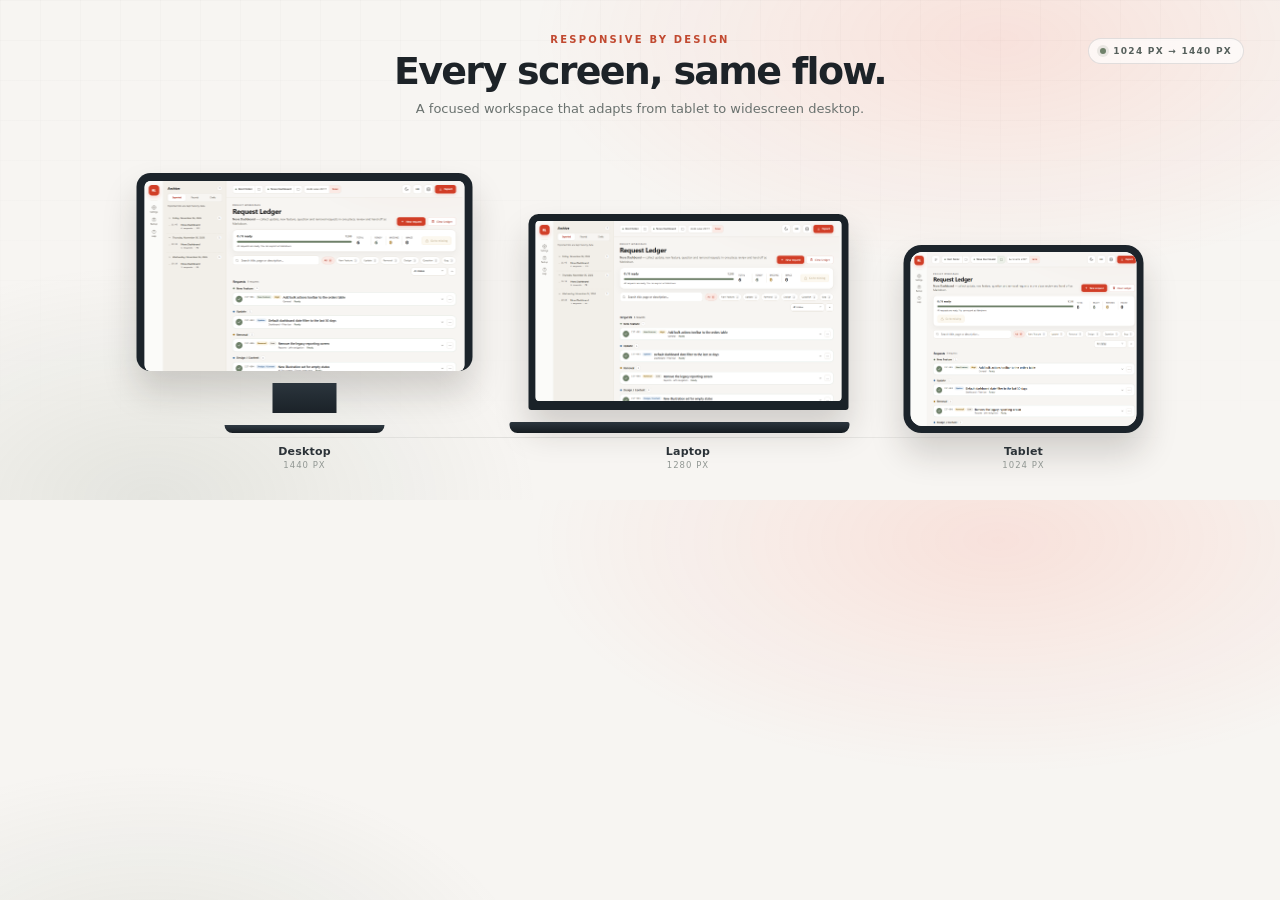
==== README-assets/en/devices.html @ 719d196f "Initial release: Request Ledger v1.6.1 Single-file, local-first request management app.  - EN/TR i" ====
<!doctype html>
<html lang="en">
<head>
<meta charset="utf-8">
<style>
  *{box-sizing:border-box}
  html,body{margin:0;width:1280px;height:500px;overflow:hidden}
  body{
    position:relative;font-family:"Segoe UI",system-ui,-apple-system,sans-serif;
    background:
      radial-gradient(720px 360px at 78% 8%,rgba(255,95,67,.13),transparent 65%),
      radial-gradient(620px 380px at 12% 100%,rgba(111,129,106,.14),transparent 62%),
      #f7f5f2;
    color:#1d2328;
  }
  .grid{position:absolute;inset:0;background-image:linear-gradient(rgba(30,35,40,.035) 1px,transparent 1px),linear-gradient(90deg,rgba(30,35,40,.035) 1px,transparent 1px);background-size:40px 40px;mask-image:linear-gradient(to bottom,rgba(0,0,0,.55),transparent 92%)}
  .head{text-align:center;position:absolute;left:0;right:0;top:34px}
  .eyebrow{font-size:10px;font-weight:700;letter-spacing:.22em;text-transform:uppercase;color:#c14930;margin-bottom:7px}
  h2{margin:0;font-size:38px;letter-spacing:-.045em;line-height:1.05;font-weight:760}
  .head p{margin:9px 0 0;font-size:13px;color:#6a726f}
  .devices{position:absolute;left:50%;bottom:30px;transform:translateX(-50%);display:flex;align-items:flex-end;gap:54px}
  .unit{display:flex;flex-direction:column;align-items:center;gap:12px}
  .monitor .frame{background:#1c242b;border-radius:14px;padding:8px 8px 0;box-shadow:0 20px 34px rgba(32,28,20,.18)}
  .monitor .screen{width:320px;height:190px;border-radius:6px;overflow:hidden;background:#fff}
  .monitor .stand{width:64px;height:30px;margin:0 auto;background:linear-gradient(180deg,#2b353d,#1b2228)}
  .monitor .base{width:160px;height:8px;margin:0 auto 0;border-radius:0 0 8px 8px;background:linear-gradient(180deg,#303b44,#171d22)}
  .laptop .frame{background:#1a2228;border-radius:10px 10px 3px 3px;padding:7px 7px 9px;box-shadow:0 20px 34px rgba(32,28,20,.18)}
  .laptop .screen{width:306px;height:180px;border-radius:4px;overflow:hidden;background:#fff}
  .laptop .base{width:340px;height:11px;margin-left:-17px;border-radius:2px 2px 8px 8px;background:linear-gradient(180deg,#2c363e,#151b20)}
  .tablet .frame{background:#1c242b;border-radius:18px;padding:7px;box-shadow:0 20px 34px rgba(32,28,20,.18)}
  .tablet .screen{width:226px;height:174px;border-radius:12px;overflow:hidden;background:#fff}
  img{display:block;width:100%;height:100%;object-fit:cover;object-position:top left}
  .caption{text-align:center}
  .caption b{display:block;font-size:11px;letter-spacing:.02em;color:#2b3237}
  .caption span{display:block;margin-top:2px;font-size:8.5px;letter-spacing:.12em;text-transform:uppercase;color:#919793}
  .shadowline{position:absolute;left:110px;right:110px;bottom:62px;height:1px;background:linear-gradient(90deg,transparent,rgba(40,45,40,.14),transparent)}
  .pill{position:absolute;right:36px;top:38px;display:flex;align-items:center;gap:7px;border:1px solid rgba(30,35,40,.12);background:rgba(255,255,255,.66);border-radius:999px;padding:7px 11px;font-size:9px;font-weight:700;letter-spacing:.14em;text-transform:uppercase;color:#56605c}
  .pill i{width:6px;height:6px;border-radius:50%;background:#6f816a;box-shadow:0 0 0 3px rgba(111,129,106,.14)}
</style>
</head>
<body>
<div class="grid"></div>
<div class="head">
  <div class="eyebrow">Responsive by design</div>
  <h2>Every screen, same flow.</h2>
  <p>A focused workspace that adapts from tablet to widescreen desktop.</p>
</div>
<div class="pill"><i></i> 1024 px → 1440 px</div>

<div class="devices">
  <div class="unit monitor">
    <div class="frame"><div class="screen"><img src="screens/01-dashboard-desktop.png" alt="Desktop"></div></div>
    <div class="stand"></div><div class="base"></div>
    <div class="caption"><b>Desktop</b><span>1440 px</span></div>
  </div>
  <div class="unit laptop">
    <div class="frame"><div class="screen"><img src="screens/01-dashboard-desktop.png" alt="Laptop"></div></div>
    <div class="base"></div>
    <div class="caption"><b>Laptop</b><span>1280 px</span></div>
  </div>
  <div class="unit tablet">
    <div class="frame"><div class="screen"><img src="screens/02-dashboard-tablet.png" alt="Tablet"></div></div>
    <div class="caption"><b>Tablet</b><span>1024 px</span></div>
  </div>
</div>
<div class="shadowline"></div>
</body>
</html>
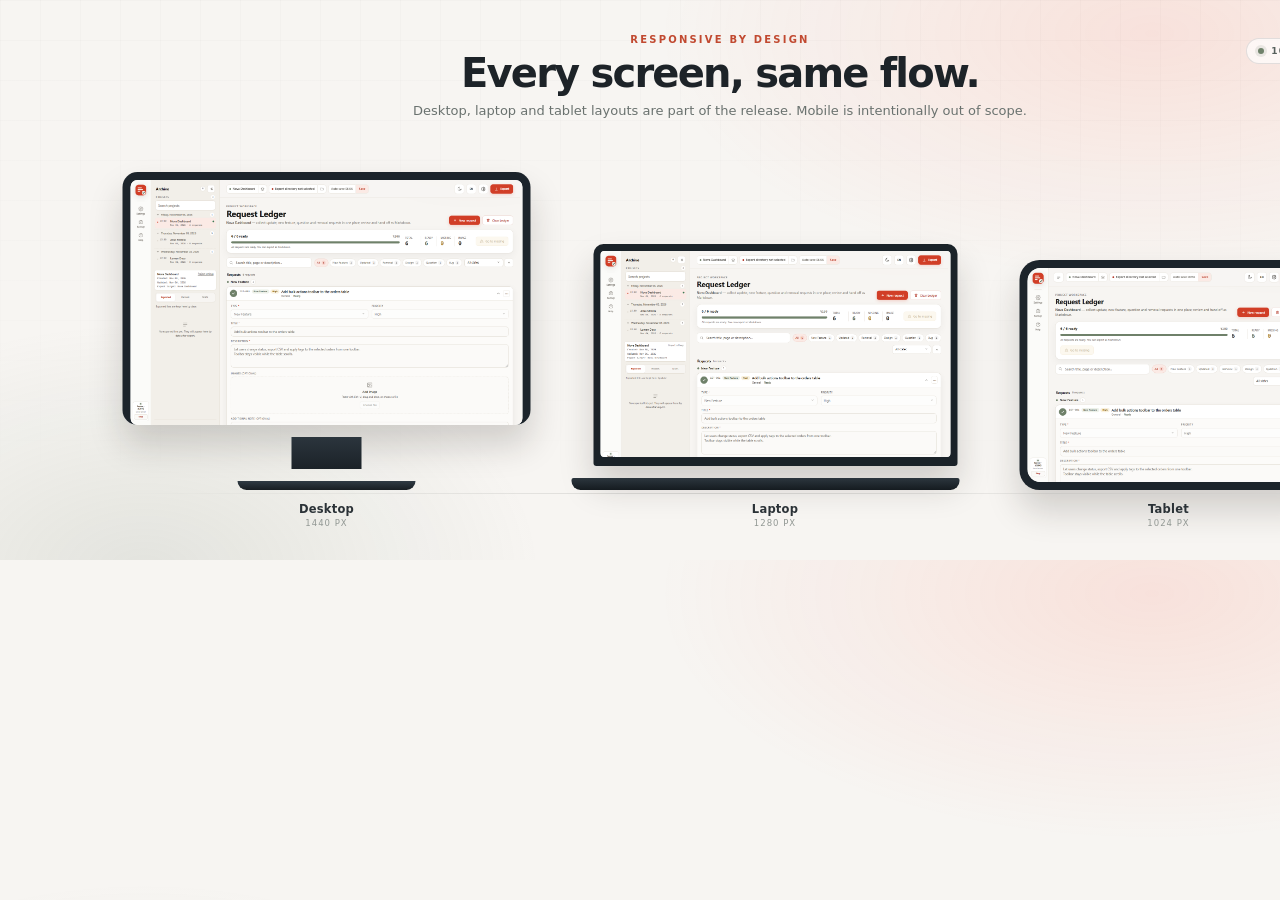
==== commit 12fc9267: "release: 1.9.1 / 1.9.4 - workspace, live bridge, capture tools, new brand and READMEs" ====
--- a/README-assets/en/devices.html
+++ b/README-assets/en/devices.html
@@ -4,37 +4,37 @@
 <meta charset="utf-8">
 <style>
   *{box-sizing:border-box}
-  html,body{margin:0;width:1280px;height:500px;overflow:hidden}
+  html,body{margin:0;width:1440px;height:560px;overflow:hidden}
   body{
     position:relative;font-family:"Segoe UI",system-ui,-apple-system,sans-serif;
     background:
-      radial-gradient(720px 360px at 78% 8%,rgba(255,95,67,.13),transparent 65%),
-      radial-gradient(620px 380px at 12% 100%,rgba(111,129,106,.14),transparent 62%),
+      radial-gradient(760px 380px at 80% 6%,rgba(255,95,67,.13),transparent 65%),
+      radial-gradient(640px 400px at 10% 102%,rgba(111,129,106,.15),transparent 62%),
       #f7f5f2;
     color:#1d2328;
   }
   .grid{position:absolute;inset:0;background-image:linear-gradient(rgba(30,35,40,.035) 1px,transparent 1px),linear-gradient(90deg,rgba(30,35,40,.035) 1px,transparent 1px);background-size:40px 40px;mask-image:linear-gradient(to bottom,rgba(0,0,0,.55),transparent 92%)}
   .head{text-align:center;position:absolute;left:0;right:0;top:34px}
   .eyebrow{font-size:10px;font-weight:700;letter-spacing:.22em;text-transform:uppercase;color:#c14930;margin-bottom:7px}
-  h2{margin:0;font-size:38px;letter-spacing:-.045em;line-height:1.05;font-weight:760}
+  h2{margin:0;font-size:40px;letter-spacing:-.045em;line-height:1.05;font-weight:760}
   .head p{margin:9px 0 0;font-size:13px;color:#6a726f}
-  .devices{position:absolute;left:50%;bottom:30px;transform:translateX(-50%);display:flex;align-items:flex-end;gap:54px}
+  .devices{position:absolute;left:50%;bottom:32px;transform:translateX(-50%);display:flex;align-items:flex-end;gap:60px}
   .unit{display:flex;flex-direction:column;align-items:center;gap:12px}
-  .monitor .frame{background:#1c242b;border-radius:14px;padding:8px 8px 0;box-shadow:0 20px 34px rgba(32,28,20,.18)}
-  .monitor .screen{width:320px;height:190px;border-radius:6px;overflow:hidden;background:#fff}
-  .monitor .stand{width:64px;height:30px;margin:0 auto;background:linear-gradient(180deg,#2b353d,#1b2228)}
-  .monitor .base{width:160px;height:8px;margin:0 auto 0;border-radius:0 0 8px 8px;background:linear-gradient(180deg,#303b44,#171d22)}
+  .monitor .frame{background:#1c242b;border-radius:15px;padding:8px 8px 0;box-shadow:0 20px 34px rgba(32,28,20,.18)}
+  .monitor .screen{width:392px;height:245px;border-radius:7px;overflow:hidden;background:#fff}
+  .monitor .stand{width:70px;height:32px;margin:0 auto;background:linear-gradient(180deg,#2b353d,#1b2228)}
+  .monitor .base{width:178px;height:9px;margin:0 auto 0;border-radius:0 0 9px 9px;background:linear-gradient(180deg,#303b44,#171d22)}
   .laptop .frame{background:#1a2228;border-radius:10px 10px 3px 3px;padding:7px 7px 9px;box-shadow:0 20px 34px rgba(32,28,20,.18)}
-  .laptop .screen{width:306px;height:180px;border-radius:4px;overflow:hidden;background:#fff}
-  .laptop .base{width:340px;height:11px;margin-left:-17px;border-radius:2px 2px 8px 8px;background:linear-gradient(180deg,#2c363e,#151b20)}
-  .tablet .frame{background:#1c242b;border-radius:18px;padding:7px;box-shadow:0 20px 34px rgba(32,28,20,.18)}
-  .tablet .screen{width:226px;height:174px;border-radius:12px;overflow:hidden;background:#fff}
+  .laptop .screen{width:350px;height:206px;border-radius:4px;overflow:hidden;background:#fff}
+  .laptop .base{width:388px;height:12px;margin-left:-19px;border-radius:2px 2px 9px 9px;background:linear-gradient(180deg,#2c363e,#151b20)}
+  .tablet .frame{background:#1c242b;border-radius:20px;padding:8px;box-shadow:0 20px 34px rgba(32,28,20,.18)}
+  .tablet .screen{width:282px;height:214px;border-radius:13px;overflow:hidden;background:#fff}
   img{display:block;width:100%;height:100%;object-fit:cover;object-position:top left}
   .caption{text-align:center}
-  .caption b{display:block;font-size:11px;letter-spacing:.02em;color:#2b3237}
+  .caption b{display:block;font-size:11.5px;letter-spacing:.02em;color:#2b3237}
   .caption span{display:block;margin-top:2px;font-size:8.5px;letter-spacing:.12em;text-transform:uppercase;color:#919793}
-  .shadowline{position:absolute;left:110px;right:110px;bottom:62px;height:1px;background:linear-gradient(90deg,transparent,rgba(40,45,40,.14),transparent)}
-  .pill{position:absolute;right:36px;top:38px;display:flex;align-items:center;gap:7px;border:1px solid rgba(30,35,40,.12);background:rgba(255,255,255,.66);border-radius:999px;padding:7px 11px;font-size:9px;font-weight:700;letter-spacing:.14em;text-transform:uppercase;color:#56605c}
+  .shadowline{position:absolute;left:120px;right:120px;bottom:66px;height:1px;background:linear-gradient(90deg,transparent,rgba(40,45,40,.14),transparent)}
+  .pill{position:absolute;right:38px;top:38px;display:flex;align-items:center;gap:7px;border:1px solid rgba(30,35,40,.12);background:rgba(255,255,255,.66);border-radius:999px;padding:7px 11px;font-size:9px;font-weight:700;letter-spacing:.14em;text-transform:uppercase;color:#56605c}
   .pill i{width:6px;height:6px;border-radius:50%;background:#6f816a;box-shadow:0 0 0 3px rgba(111,129,106,.14)}
 </style>
 </head>
@@ -43,23 +43,23 @@
 <div class="head">
   <div class="eyebrow">Responsive by design</div>
   <h2>Every screen, same flow.</h2>
-  <p>A focused workspace that adapts from tablet to widescreen desktop.</p>
+  <p>Desktop, laptop and tablet layouts are part of the release. Mobile is intentionally out of scope.</p>
 </div>
 <div class="pill"><i></i> 1024 px → 1440 px</div>
 
 <div class="devices">
   <div class="unit monitor">
-    <div class="frame"><div class="screen"><img src="screens/01-dashboard-desktop.png" alt="Desktop"></div></div>
+    <div class="frame"><div class="screen"><img src="screens/01-dashboard-desktop.png" alt="Desktop at 1440 px"></div></div>
     <div class="stand"></div><div class="base"></div>
     <div class="caption"><b>Desktop</b><span>1440 px</span></div>
   </div>
   <div class="unit laptop">
-    <div class="frame"><div class="screen"><img src="screens/01-dashboard-desktop.png" alt="Laptop"></div></div>
+    <div class="frame"><div class="screen"><img src="screens/02-dashboard-laptop.png" alt="Laptop at 1280 px"></div></div>
     <div class="base"></div>
     <div class="caption"><b>Laptop</b><span>1280 px</span></div>
   </div>
   <div class="unit tablet">
-    <div class="frame"><div class="screen"><img src="screens/02-dashboard-tablet.png" alt="Tablet"></div></div>
+    <div class="frame"><div class="screen"><img src="screens/03-dashboard-tablet.png" alt="Tablet at 1024 px"></div></div>
     <div class="caption"><b>Tablet</b><span>1024 px</span></div>
   </div>
 </div>
